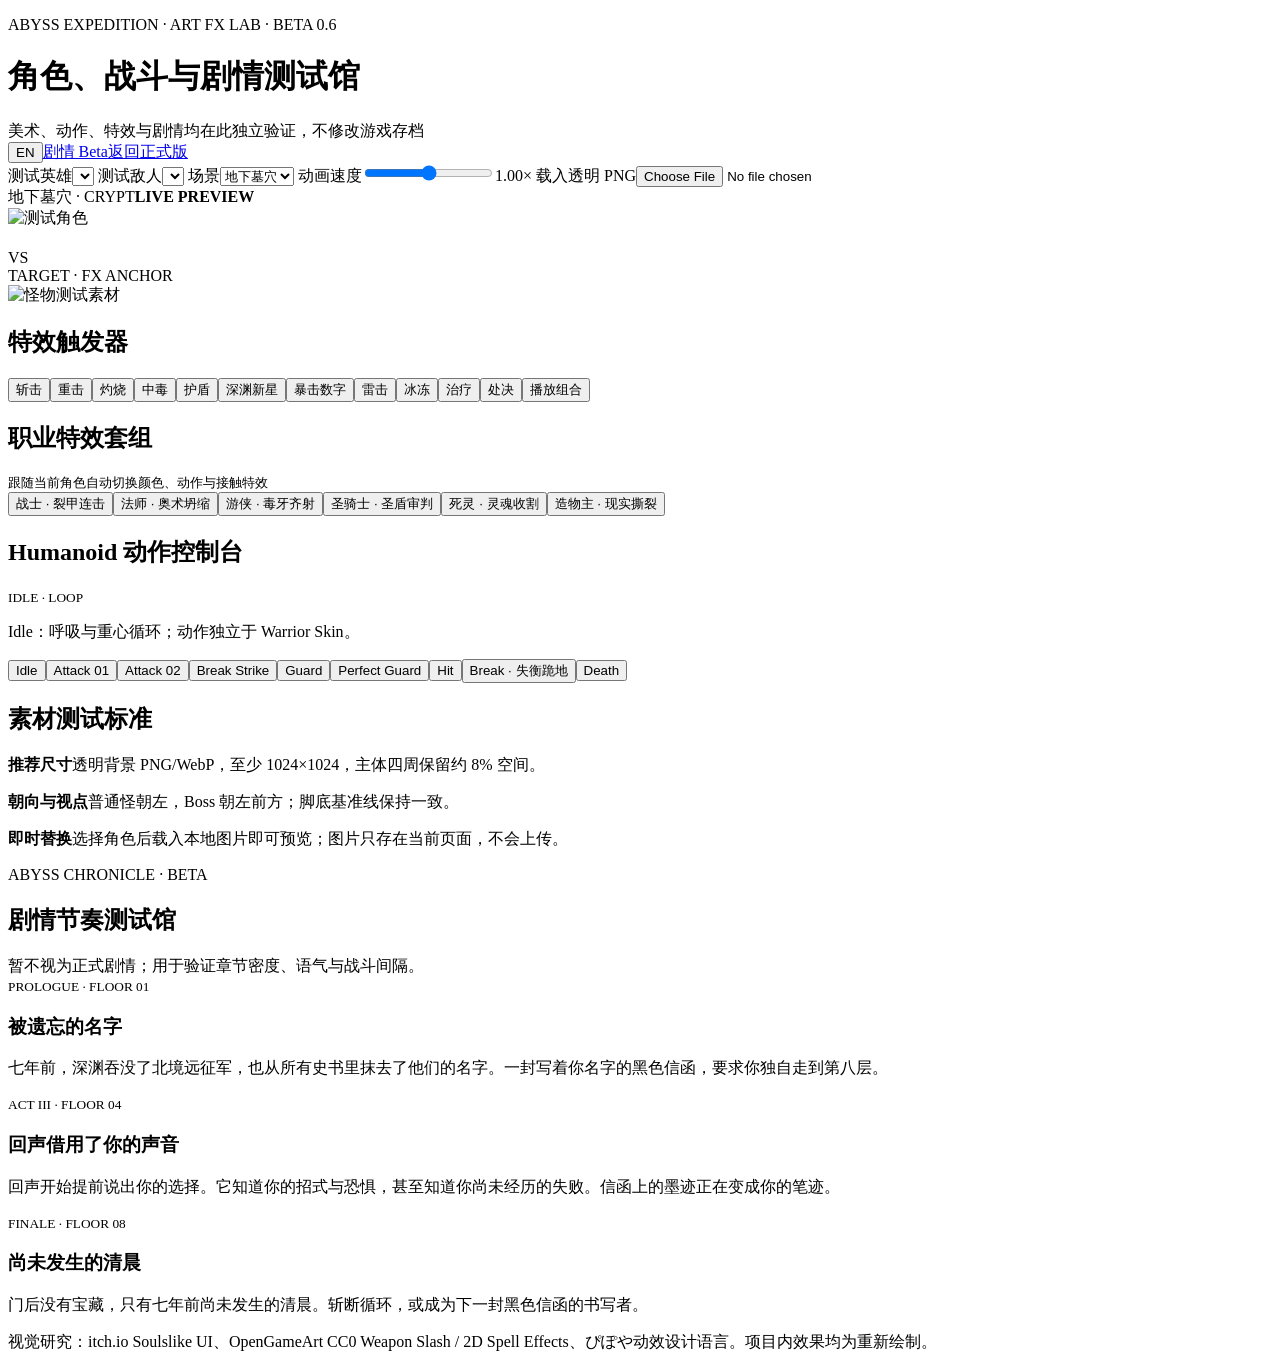
==== web/public/art-test/index.html @ ac2c9d08 "Add files via upload" ====
<!doctype html>
<html lang="zh-CN">
<head>
  <meta charset="utf-8">
  <meta name="viewport" content="width=device-width,initial-scale=1">
  <meta name="description" content="深渊远征美术与战斗特效实验室">
  <title>深渊美术实验室 · Art FX Beta</title>
  <link rel="stylesheet" href="/art-test/style.css?v=0.18.1-no-ghost">
  <script src="/art-test/actors.js?v=0.18.1-no-ghost" defer></script>
  <script src="/art-test/rig.js?v=0.18.1-no-ghost" defer></script>
  <script src="/art-test/lab.js?v=0.18.1-no-ghost" defer></script>
</head>
<body>
  <main>
    <header><div><p>ABYSS EXPEDITION · ART FX LAB · BETA 0.6</p><h1>角色、战斗与剧情测试馆</h1><span>美术、动作、特效与剧情均在此独立验证，不修改游戏存档</span></div><nav><button id="language">EN</button><a href="#story-beta">剧情 Beta</a><a href="/realtime-test/">返回正式版</a></nav></header>
    <section class="controls" aria-label="实验室控制台">
      <label>测试英雄<select id="hero-select"></select></label>
      <label>测试敌人<select id="unit"></select></label>
      <label>场景<select id="scene"><option value="crypt">地下墓穴</option><option value="rift">深渊裂隙</option><option value="forge">遗忘熔炉</option></select></label>
      <label>动画速度<input id="speed" type="range" min="50" max="150" value="100"><output id="speed-value">1.00×</output></label>
      <label class="upload">载入透明 PNG<input id="art-file" type="file" accept="image/png,image/webp"></label>
    </section>
    <section class="stage scene-crypt" id="stage" aria-label="战斗特效预览区">
      <i class="frame-corner tl"></i><i class="frame-corner tr"></i><i class="frame-corner bl"></i><i class="frame-corner br"></i><div class="combat-vignette"></div>
      <div class="stage-label"><span id="scene-name">地下墓穴 · CRYPT</span><b>LIVE PREVIEW</b></div>
      <div class="combatant hero"><div class="ground"></div><span class="combat-role" id="hero-role"></span><div class="art" id="hero-shape"><img id="hero-art" alt="测试角色"><div class="paper-rig" id="hero-rig" aria-label="可复用角色骨骼模型"></div></div><h2 id="hero-name"></h2><div class="health"><i></i></div></div>
      <div class="versus">VS</div>
      <div class="combatant enemy" id="enemy"><div class="ground"></div><span class="combat-role">TARGET · FX ANCHOR</span><div class="art fallback" id="enemy-shape"><img id="enemy-art" alt="怪物测试素材"></div><h2 id="unit-name"></h2><div class="health"><i id="enemy-health"></i></div><div class="status-stack" id="status-stack"></div></div>
      <div class="fx-layer" id="fx-layer" aria-live="polite"></div>
    </section>
    <section class="fx-controls"><h2>特效触发器</h2><div><button data-fx="slash">斩击</button><button data-fx="impact">重击</button><button data-fx="burn">灼烧</button><button data-fx="poison">中毒</button><button data-fx="shield">护盾</button><button data-fx="nova">深渊新星</button><button data-fx="critical">暴击数字</button><button data-fx="lightning">雷击</button><button data-fx="freeze">冰冻</button><button data-fx="heal">治疗</button><button data-fx="execute">处决</button><button id="sequence">播放组合</button></div></section>
    <section class="class-fx-controls"><div><h2>职业特效套组</h2><small>跟随当前角色自动切换颜色、动作与接触特效</small></div><div><button data-class-preset="warrior">战士 · 裂甲连击</button><button data-class-preset="mage">法师 · 奥术坍缩</button><button data-class-preset="ranger">游侠 · 毒牙齐射</button><button data-class-preset="paladin">圣骑士 · 圣盾审判</button><button data-class-preset="necromancer">死灵 · 灵魂收割</button><button data-class-preset="creator">造物主 · 现实撕裂</button></div></section>
    <section class="rig-controls"><div><h2>Humanoid 动作控制台</h2><small id="rig-action-name">IDLE · LOOP</small></div><p id="rig-action-desc">Idle：呼吸与重心循环；动作独立于 Warrior Skin。</p><div><button data-rig-action="idle">Idle</button><button data-rig-action="attack_01">Attack 01</button><button data-rig-action="attack_02">Attack 02</button><button data-rig-action="break_strike">Break Strike</button><button data-rig-action="guard">Guard</button><button data-rig-action="perfect_guard">Perfect Guard</button><button data-rig-action="hit">Hit</button><button data-rig-action="break">Break · 失衡跪地</button><button data-rig-action="death">Death</button></div></section>
    <section class="notes"><h2>素材测试标准</h2><div><p><b>推荐尺寸</b><span>透明背景 PNG/WebP，至少 1024×1024，主体四周保留约 8% 空间。</span></p><p><b>朝向与视点</b><span>普通怪朝左，Boss 朝左前方；脚底基准线保持一致。</span></p><p><b>即时替换</b><span>选择角色后载入本地图片即可预览；图片只存在当前页面，不会上传。</span></p></div></section>
    <section class="story-beta" id="story-beta"><div class="story-beta-head"><p>ABYSS CHRONICLE · BETA</p><h2>剧情节奏测试馆</h2><span>暂不视为正式剧情；用于验证章节密度、语气与战斗间隔。</span></div><div class="story-cards"><article><small>PROLOGUE · FLOOR 01</small><h3>被遗忘的名字</h3><p>七年前，深渊吞没了北境远征军，也从所有史书里抹去了他们的名字。一封写着你名字的黑色信函，要求你独自走到第八层。</p></article><article><small>ACT III · FLOOR 04</small><h3>回声借用了你的声音</h3><p>回声开始提前说出你的选择。它知道你的招式与恐惧，甚至知道你尚未经历的失败。信函上的墨迹正在变成你的笔迹。</p></article><article><small>FINALE · FLOOR 08</small><h3>尚未发生的清晨</h3><p>门后没有宝藏，只有七年前尚未发生的清晨。斩断循环，或成为下一封黑色信函的书写者。</p></article></div></section>
    <footer class="inspiration">视觉研究：itch.io Soulslike UI、OpenGameArt CC0 Weapon Slash / 2D Spell Effects、ぴぽや动效设计语言。项目内效果均为重新绘制。</footer>
  </main>
</body>
</html>
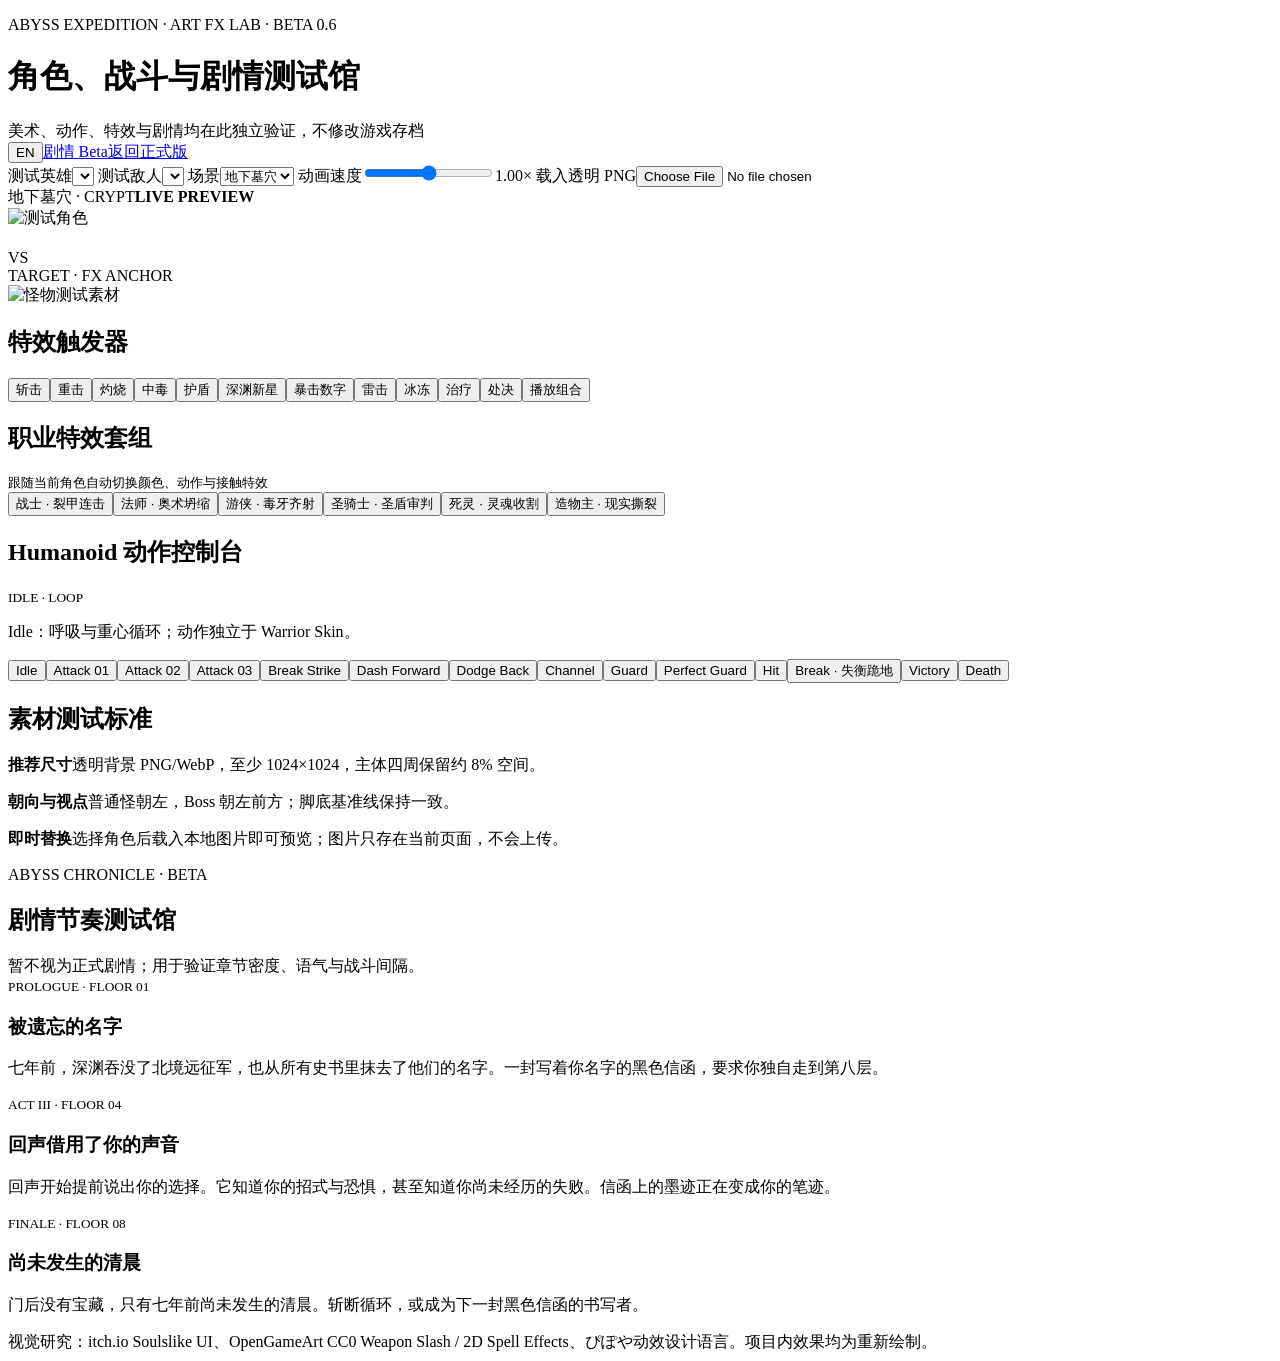
==== commit 2af96111: "Add files via upload" ====
--- a/web/public/art-test/index.html
+++ b/web/public/art-test/index.html
@@ -5,10 +5,10 @@
   <meta name="viewport" content="width=device-width,initial-scale=1">
   <meta name="description" content="深渊远征美术与战斗特效实验室">
   <title>深渊美术实验室 · Art FX Beta</title>
-  <link rel="stylesheet" href="/art-test/style.css?v=0.18.1-no-ghost">
-  <script src="/art-test/actors.js?v=0.18.1-no-ghost" defer></script>
-  <script src="/art-test/rig.js?v=0.18.1-no-ghost" defer></script>
-  <script src="/art-test/lab.js?v=0.18.1-no-ghost" defer></script>
+  <link rel="stylesheet" href="/art-test/style.css?v=0.19.0-utility-actions">
+  <script src="/art-test/actors.js?v=0.19.0-utility-actions" defer></script>
+  <script src="/art-test/rig.js?v=0.19.0-utility-actions" defer></script>
+  <script src="/art-test/lab.js?v=0.19.0-utility-actions" defer></script>
 </head>
 <body>
   <main>
@@ -30,7 +30,7 @@
     </section>
     <section class="fx-controls"><h2>特效触发器</h2><div><button data-fx="slash">斩击</button><button data-fx="impact">重击</button><button data-fx="burn">灼烧</button><button data-fx="poison">中毒</button><button data-fx="shield">护盾</button><button data-fx="nova">深渊新星</button><button data-fx="critical">暴击数字</button><button data-fx="lightning">雷击</button><button data-fx="freeze">冰冻</button><button data-fx="heal">治疗</button><button data-fx="execute">处决</button><button id="sequence">播放组合</button></div></section>
     <section class="class-fx-controls"><div><h2>职业特效套组</h2><small>跟随当前角色自动切换颜色、动作与接触特效</small></div><div><button data-class-preset="warrior">战士 · 裂甲连击</button><button data-class-preset="mage">法师 · 奥术坍缩</button><button data-class-preset="ranger">游侠 · 毒牙齐射</button><button data-class-preset="paladin">圣骑士 · 圣盾审判</button><button data-class-preset="necromancer">死灵 · 灵魂收割</button><button data-class-preset="creator">造物主 · 现实撕裂</button></div></section>
-    <section class="rig-controls"><div><h2>Humanoid 动作控制台</h2><small id="rig-action-name">IDLE · LOOP</small></div><p id="rig-action-desc">Idle：呼吸与重心循环；动作独立于 Warrior Skin。</p><div><button data-rig-action="idle">Idle</button><button data-rig-action="attack_01">Attack 01</button><button data-rig-action="attack_02">Attack 02</button><button data-rig-action="break_strike">Break Strike</button><button data-rig-action="guard">Guard</button><button data-rig-action="perfect_guard">Perfect Guard</button><button data-rig-action="hit">Hit</button><button data-rig-action="break">Break · 失衡跪地</button><button data-rig-action="death">Death</button></div></section>
+    <section class="rig-controls"><div><h2>Humanoid 动作控制台</h2><small id="rig-action-name">IDLE · LOOP</small></div><p id="rig-action-desc">Idle：呼吸与重心循环；动作独立于 Warrior Skin。</p><div><button data-rig-action="idle">Idle</button><button data-rig-action="attack_01">Attack 01</button><button data-rig-action="attack_02">Attack 02</button><button data-utility-action="attack_03">Attack 03</button><button data-rig-action="break_strike">Break Strike</button><button data-utility-action="dash_forward">Dash Forward</button><button data-utility-action="dodge_back">Dodge Back</button><button data-utility-action="channel">Channel</button><button data-rig-action="guard">Guard</button><button data-rig-action="perfect_guard">Perfect Guard</button><button data-rig-action="hit">Hit</button><button data-rig-action="break">Break · 失衡跪地</button><button data-utility-action="victory">Victory</button><button data-rig-action="death">Death</button></div></section>
     <section class="notes"><h2>素材测试标准</h2><div><p><b>推荐尺寸</b><span>透明背景 PNG/WebP，至少 1024×1024，主体四周保留约 8% 空间。</span></p><p><b>朝向与视点</b><span>普通怪朝左，Boss 朝左前方；脚底基准线保持一致。</span></p><p><b>即时替换</b><span>选择角色后载入本地图片即可预览；图片只存在当前页面，不会上传。</span></p></div></section>
     <section class="story-beta" id="story-beta"><div class="story-beta-head"><p>ABYSS CHRONICLE · BETA</p><h2>剧情节奏测试馆</h2><span>暂不视为正式剧情；用于验证章节密度、语气与战斗间隔。</span></div><div class="story-cards"><article><small>PROLOGUE · FLOOR 01</small><h3>被遗忘的名字</h3><p>七年前，深渊吞没了北境远征军，也从所有史书里抹去了他们的名字。一封写着你名字的黑色信函，要求你独自走到第八层。</p></article><article><small>ACT III · FLOOR 04</small><h3>回声借用了你的声音</h3><p>回声开始提前说出你的选择。它知道你的招式与恐惧，甚至知道你尚未经历的失败。信函上的墨迹正在变成你的笔迹。</p></article><article><small>FINALE · FLOOR 08</small><h3>尚未发生的清晨</h3><p>门后没有宝藏，只有七年前尚未发生的清晨。斩断循环，或成为下一封黑色信函的书写者。</p></article></div></section>
     <footer class="inspiration">视觉研究：itch.io Soulslike UI、OpenGameArt CC0 Weapon Slash / 2D Spell Effects、ぴぽや动效设计语言。项目内效果均为重新绘制。</footer>
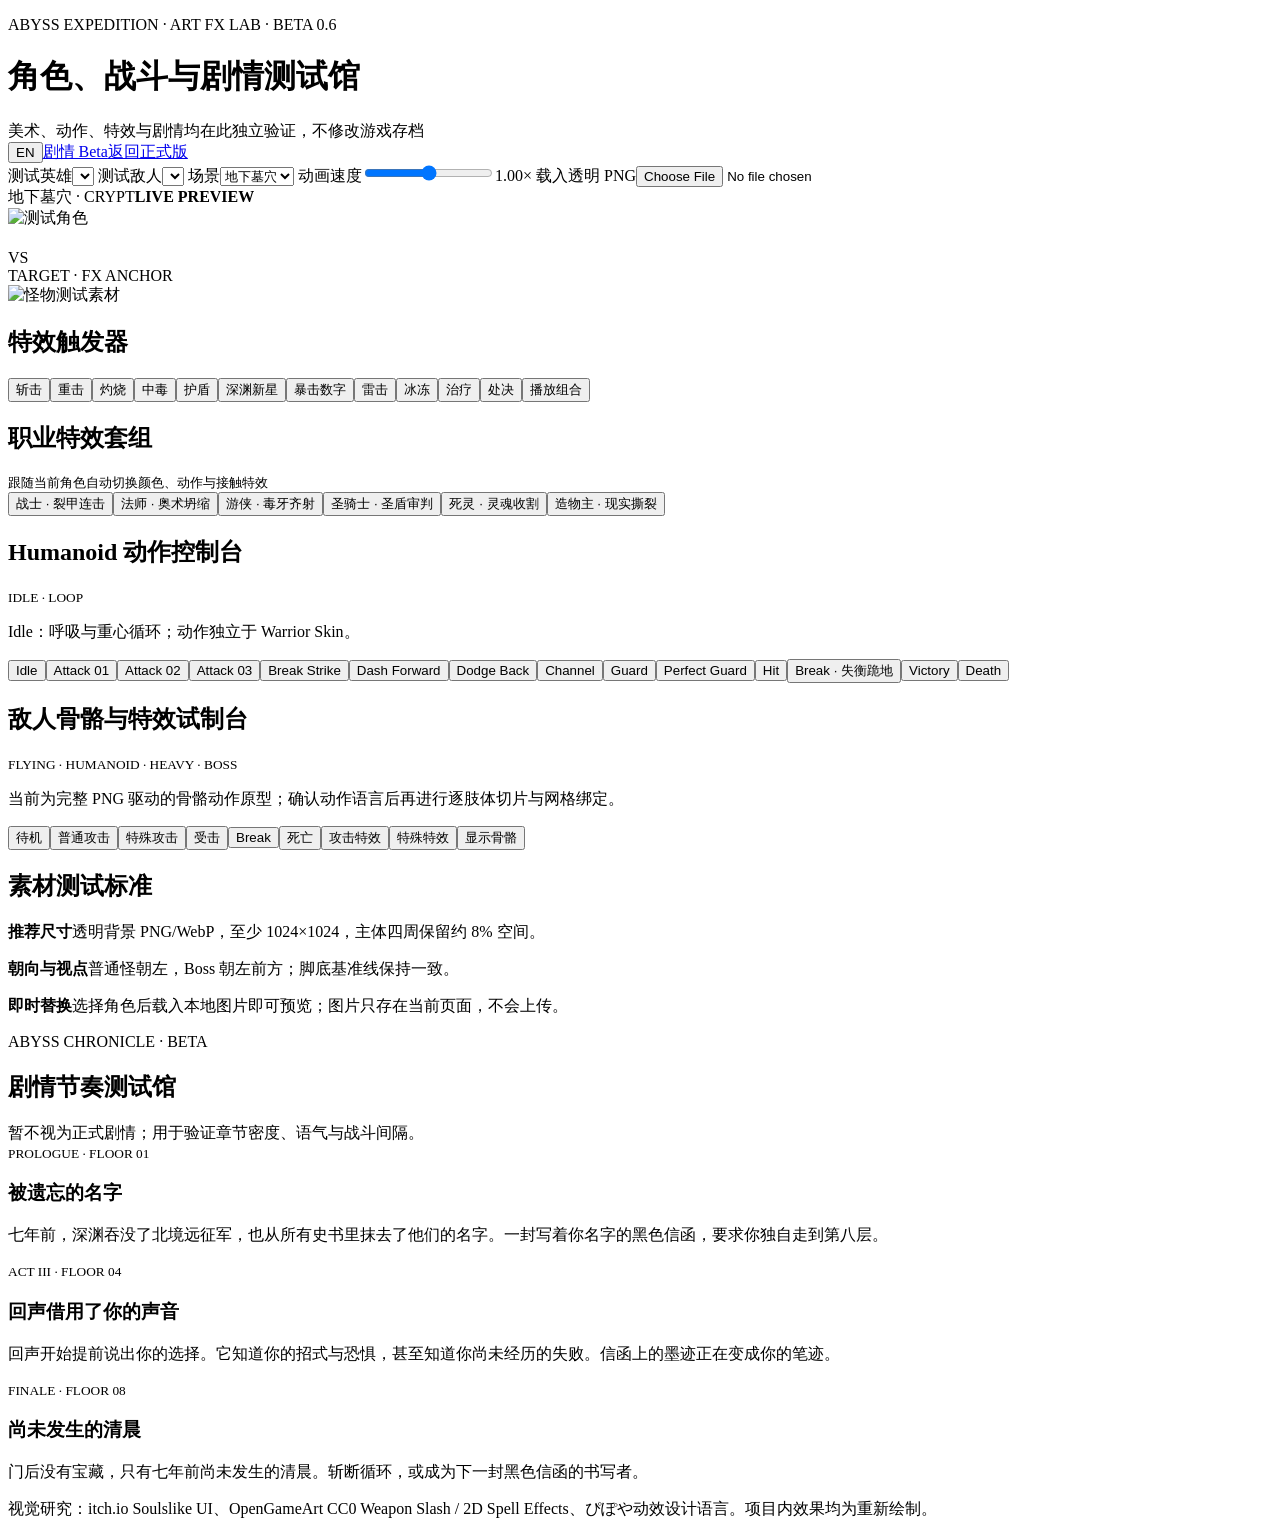
==== commit 1107605a: "Add files via upload" ====
--- a/web/public/art-test/index.html
+++ b/web/public/art-test/index.html
@@ -5,10 +5,11 @@
   <meta name="viewport" content="width=device-width,initial-scale=1">
   <meta name="description" content="深渊远征美术与战斗特效实验室">
   <title>深渊美术实验室 · Art FX Beta</title>
-  <link rel="stylesheet" href="/art-test/style.css?v=0.19.0-utility-actions">
-  <script src="/art-test/actors.js?v=0.19.0-utility-actions" defer></script>
-  <script src="/art-test/rig.js?v=0.19.0-utility-actions" defer></script>
-  <script src="/art-test/lab.js?v=0.19.0-utility-actions" defer></script>
+  <link rel="stylesheet" href="/art-test/style.css?v=0.20.0-enemy-rig-lab">
+  <script src="/art-test/actors.js?v=0.20.0-enemy-rig-lab" defer></script>
+  <script src="/art-test/rig.js?v=0.20.0-enemy-rig-lab" defer></script>
+  <script src="/art-test/enemy-rig.js?v=0.20.0-enemy-rig-lab" defer></script>
+  <script src="/art-test/lab.js?v=0.20.0-enemy-rig-lab" defer></script>
 </head>
 <body>
   <main>
@@ -26,11 +27,12 @@
       <div class="combatant hero"><div class="ground"></div><span class="combat-role" id="hero-role"></span><div class="art" id="hero-shape"><img id="hero-art" alt="测试角色"><div class="paper-rig" id="hero-rig" aria-label="可复用角色骨骼模型"></div></div><h2 id="hero-name"></h2><div class="health"><i></i></div></div>
       <div class="versus">VS</div>
       <div class="combatant enemy" id="enemy"><div class="ground"></div><span class="combat-role">TARGET · FX ANCHOR</span><div class="art fallback" id="enemy-shape"><img id="enemy-art" alt="怪物测试素材"></div><h2 id="unit-name"></h2><div class="health"><i id="enemy-health"></i></div><div class="status-stack" id="status-stack"></div></div>
-      <div class="fx-layer" id="fx-layer" aria-live="polite"></div>
+      <div class="fx-layer" id="fx-layer" aria-live="polite"></div><div class="enemy-fx-layer" id="enemy-fx-layer" aria-hidden="true"></div>
     </section>
     <section class="fx-controls"><h2>特效触发器</h2><div><button data-fx="slash">斩击</button><button data-fx="impact">重击</button><button data-fx="burn">灼烧</button><button data-fx="poison">中毒</button><button data-fx="shield">护盾</button><button data-fx="nova">深渊新星</button><button data-fx="critical">暴击数字</button><button data-fx="lightning">雷击</button><button data-fx="freeze">冰冻</button><button data-fx="heal">治疗</button><button data-fx="execute">处决</button><button id="sequence">播放组合</button></div></section>
     <section class="class-fx-controls"><div><h2>职业特效套组</h2><small>跟随当前角色自动切换颜色、动作与接触特效</small></div><div><button data-class-preset="warrior">战士 · 裂甲连击</button><button data-class-preset="mage">法师 · 奥术坍缩</button><button data-class-preset="ranger">游侠 · 毒牙齐射</button><button data-class-preset="paladin">圣骑士 · 圣盾审判</button><button data-class-preset="necromancer">死灵 · 灵魂收割</button><button data-class-preset="creator">造物主 · 现实撕裂</button></div></section>
     <section class="rig-controls"><div><h2>Humanoid 动作控制台</h2><small id="rig-action-name">IDLE · LOOP</small></div><p id="rig-action-desc">Idle：呼吸与重心循环；动作独立于 Warrior Skin。</p><div><button data-rig-action="idle">Idle</button><button data-rig-action="attack_01">Attack 01</button><button data-rig-action="attack_02">Attack 02</button><button data-utility-action="attack_03">Attack 03</button><button data-rig-action="break_strike">Break Strike</button><button data-utility-action="dash_forward">Dash Forward</button><button data-utility-action="dodge_back">Dodge Back</button><button data-utility-action="channel">Channel</button><button data-rig-action="guard">Guard</button><button data-rig-action="perfect_guard">Perfect Guard</button><button data-rig-action="hit">Hit</button><button data-rig-action="break">Break · 失衡跪地</button><button data-utility-action="victory">Victory</button><button data-rig-action="death">Death</button></div></section>
+    <section class="enemy-rig-controls"><div><h2>敌人骨骼与特效试制台</h2><small>FLYING · HUMANOID · HEAVY · BOSS</small></div><p>当前为完整 PNG 驱动的骨骼动作原型；确认动作语言后再进行逐肢体切片与网格绑定。</p><div><button data-enemy-action="idle">待机</button><button data-enemy-action="attack">普通攻击</button><button data-enemy-action="special">特殊攻击</button><button data-enemy-action="hit">受击</button><button data-enemy-action="break">Break</button><button data-enemy-action="death">死亡</button><button data-enemy-fx="attack">攻击特效</button><button data-enemy-fx="special">特殊特效</button><button id="enemy-bones">显示骨骼</button></div></section>
     <section class="notes"><h2>素材测试标准</h2><div><p><b>推荐尺寸</b><span>透明背景 PNG/WebP，至少 1024×1024，主体四周保留约 8% 空间。</span></p><p><b>朝向与视点</b><span>普通怪朝左，Boss 朝左前方；脚底基准线保持一致。</span></p><p><b>即时替换</b><span>选择角色后载入本地图片即可预览；图片只存在当前页面，不会上传。</span></p></div></section>
     <section class="story-beta" id="story-beta"><div class="story-beta-head"><p>ABYSS CHRONICLE · BETA</p><h2>剧情节奏测试馆</h2><span>暂不视为正式剧情；用于验证章节密度、语气与战斗间隔。</span></div><div class="story-cards"><article><small>PROLOGUE · FLOOR 01</small><h3>被遗忘的名字</h3><p>七年前，深渊吞没了北境远征军，也从所有史书里抹去了他们的名字。一封写着你名字的黑色信函，要求你独自走到第八层。</p></article><article><small>ACT III · FLOOR 04</small><h3>回声借用了你的声音</h3><p>回声开始提前说出你的选择。它知道你的招式与恐惧，甚至知道你尚未经历的失败。信函上的墨迹正在变成你的笔迹。</p></article><article><small>FINALE · FLOOR 08</small><h3>尚未发生的清晨</h3><p>门后没有宝藏，只有七年前尚未发生的清晨。斩断循环，或成为下一封黑色信函的书写者。</p></article></div></section>
     <footer class="inspiration">视觉研究：itch.io Soulslike UI、OpenGameArt CC0 Weapon Slash / 2D Spell Effects、ぴぽや动效设计语言。项目内效果均为重新绘制。</footer>
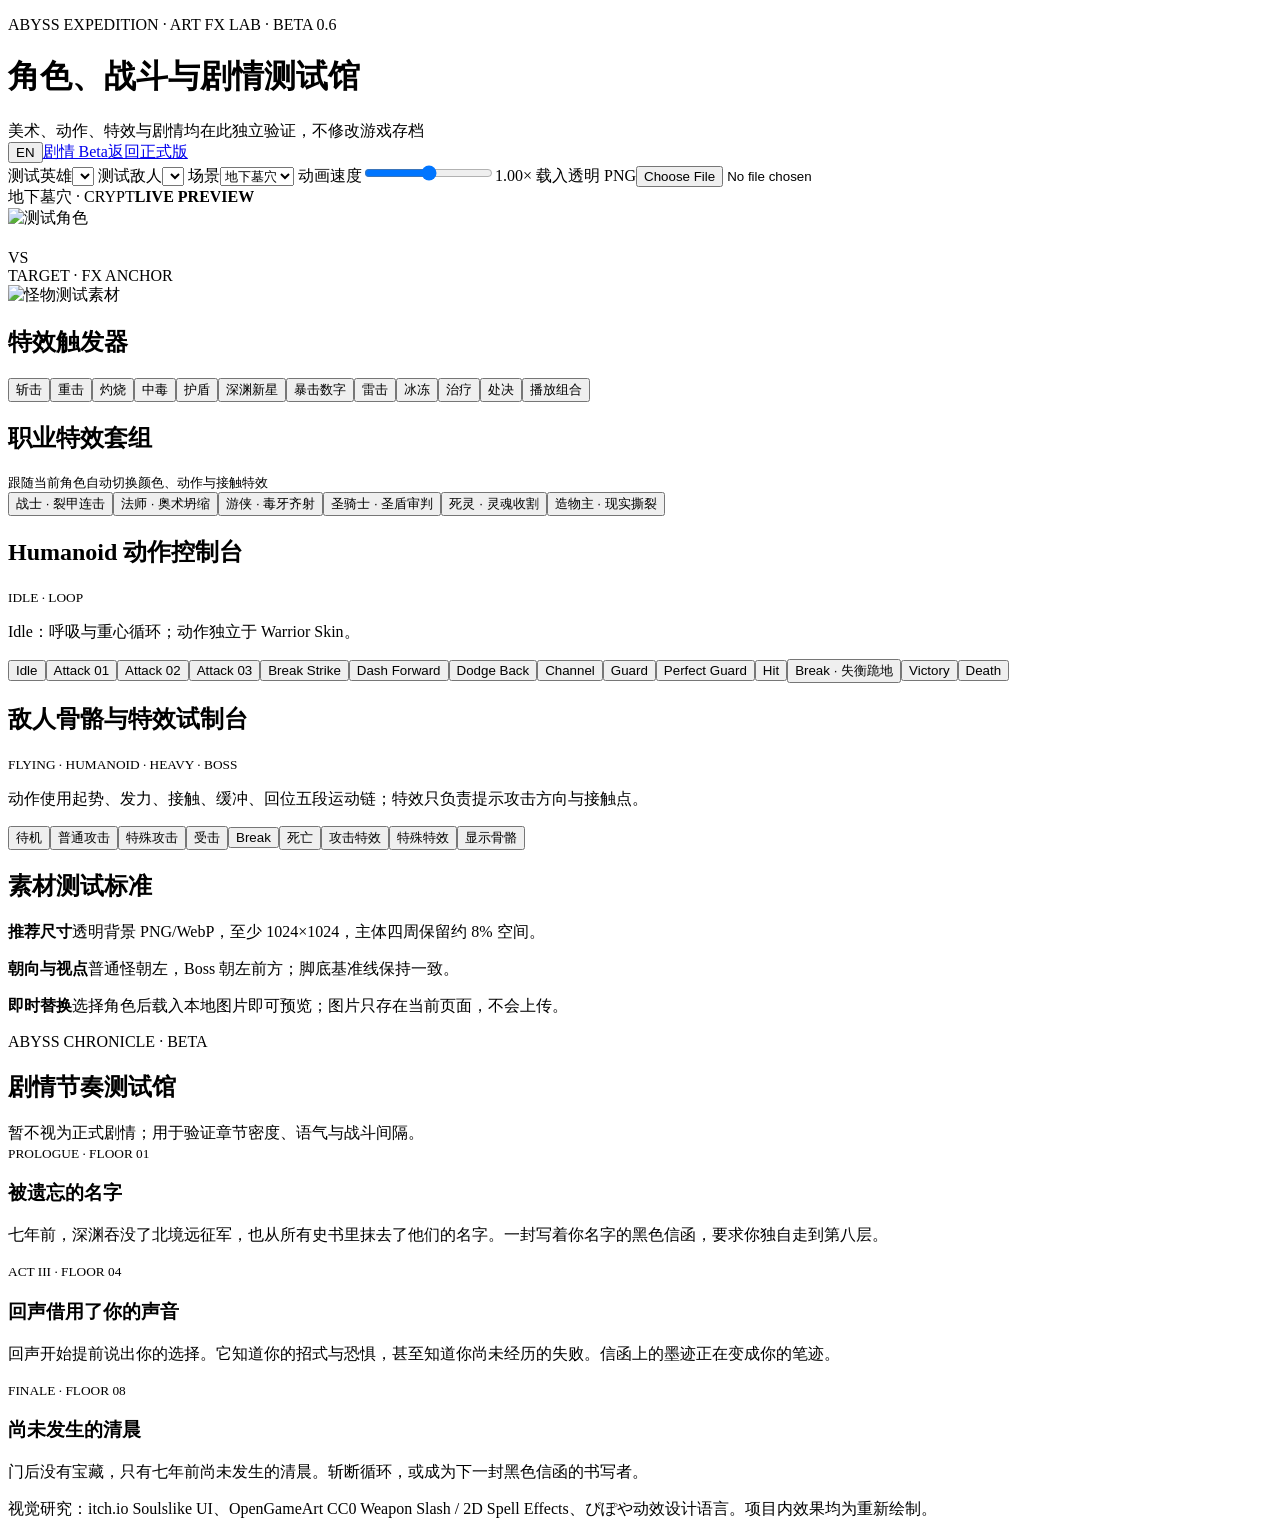
==== commit f6f74a3e: "Add files via upload" ====
--- a/web/public/art-test/index.html
+++ b/web/public/art-test/index.html
@@ -5,11 +5,11 @@
   <meta name="viewport" content="width=device-width,initial-scale=1">
   <meta name="description" content="深渊远征美术与战斗特效实验室">
   <title>深渊美术实验室 · Art FX Beta</title>
-  <link rel="stylesheet" href="/art-test/style.css?v=0.20.0-enemy-rig-lab">
-  <script src="/art-test/actors.js?v=0.20.0-enemy-rig-lab" defer></script>
-  <script src="/art-test/rig.js?v=0.20.0-enemy-rig-lab" defer></script>
-  <script src="/art-test/enemy-rig.js?v=0.20.0-enemy-rig-lab" defer></script>
-  <script src="/art-test/lab.js?v=0.20.0-enemy-rig-lab" defer></script>
+  <link rel="stylesheet" href="/art-test/style.css?v=0.21.0-sticky-enemy-motion">
+  <script src="/art-test/actors.js?v=0.21.0-sticky-enemy-motion" defer></script>
+  <script src="/art-test/rig.js?v=0.21.0-sticky-enemy-motion" defer></script>
+  <script src="/art-test/enemy-rig.js?v=0.21.0-sticky-enemy-motion" defer></script>
+  <script src="/art-test/lab.js?v=0.21.0-sticky-enemy-motion" defer></script>
 </head>
 <body>
   <main>
@@ -21,6 +21,7 @@
       <label>动画速度<input id="speed" type="range" min="50" max="150" value="100"><output id="speed-value">1.00×</output></label>
       <label class="upload">载入透明 PNG<input id="art-file" type="file" accept="image/png,image/webp"></label>
     </section>
+    <div class="lab-workspace">
     <section class="stage scene-crypt" id="stage" aria-label="战斗特效预览区">
       <i class="frame-corner tl"></i><i class="frame-corner tr"></i><i class="frame-corner bl"></i><i class="frame-corner br"></i><div class="combat-vignette"></div>
       <div class="stage-label"><span id="scene-name">地下墓穴 · CRYPT</span><b>LIVE PREVIEW</b></div>
@@ -29,10 +30,13 @@
       <div class="combatant enemy" id="enemy"><div class="ground"></div><span class="combat-role">TARGET · FX ANCHOR</span><div class="art fallback" id="enemy-shape"><img id="enemy-art" alt="怪物测试素材"></div><h2 id="unit-name"></h2><div class="health"><i id="enemy-health"></i></div><div class="status-stack" id="status-stack"></div></div>
       <div class="fx-layer" id="fx-layer" aria-live="polite"></div><div class="enemy-fx-layer" id="enemy-fx-layer" aria-hidden="true"></div>
     </section>
+    <div class="lab-console" aria-label="动作与特效操作台">
     <section class="fx-controls"><h2>特效触发器</h2><div><button data-fx="slash">斩击</button><button data-fx="impact">重击</button><button data-fx="burn">灼烧</button><button data-fx="poison">中毒</button><button data-fx="shield">护盾</button><button data-fx="nova">深渊新星</button><button data-fx="critical">暴击数字</button><button data-fx="lightning">雷击</button><button data-fx="freeze">冰冻</button><button data-fx="heal">治疗</button><button data-fx="execute">处决</button><button id="sequence">播放组合</button></div></section>
     <section class="class-fx-controls"><div><h2>职业特效套组</h2><small>跟随当前角色自动切换颜色、动作与接触特效</small></div><div><button data-class-preset="warrior">战士 · 裂甲连击</button><button data-class-preset="mage">法师 · 奥术坍缩</button><button data-class-preset="ranger">游侠 · 毒牙齐射</button><button data-class-preset="paladin">圣骑士 · 圣盾审判</button><button data-class-preset="necromancer">死灵 · 灵魂收割</button><button data-class-preset="creator">造物主 · 现实撕裂</button></div></section>
     <section class="rig-controls"><div><h2>Humanoid 动作控制台</h2><small id="rig-action-name">IDLE · LOOP</small></div><p id="rig-action-desc">Idle：呼吸与重心循环；动作独立于 Warrior Skin。</p><div><button data-rig-action="idle">Idle</button><button data-rig-action="attack_01">Attack 01</button><button data-rig-action="attack_02">Attack 02</button><button data-utility-action="attack_03">Attack 03</button><button data-rig-action="break_strike">Break Strike</button><button data-utility-action="dash_forward">Dash Forward</button><button data-utility-action="dodge_back">Dodge Back</button><button data-utility-action="channel">Channel</button><button data-rig-action="guard">Guard</button><button data-rig-action="perfect_guard">Perfect Guard</button><button data-rig-action="hit">Hit</button><button data-rig-action="break">Break · 失衡跪地</button><button data-utility-action="victory">Victory</button><button data-rig-action="death">Death</button></div></section>
-    <section class="enemy-rig-controls"><div><h2>敌人骨骼与特效试制台</h2><small>FLYING · HUMANOID · HEAVY · BOSS</small></div><p>当前为完整 PNG 驱动的骨骼动作原型；确认动作语言后再进行逐肢体切片与网格绑定。</p><div><button data-enemy-action="idle">待机</button><button data-enemy-action="attack">普通攻击</button><button data-enemy-action="special">特殊攻击</button><button data-enemy-action="hit">受击</button><button data-enemy-action="break">Break</button><button data-enemy-action="death">死亡</button><button data-enemy-fx="attack">攻击特效</button><button data-enemy-fx="special">特殊特效</button><button id="enemy-bones">显示骨骼</button></div></section>
+    <section class="enemy-rig-controls"><div><h2>敌人骨骼与特效试制台</h2><small>FLYING · HUMANOID · HEAVY · BOSS</small></div><p>动作使用起势、发力、接触、缓冲、回位五段运动链；特效只负责提示攻击方向与接触点。</p><div><button data-enemy-action="idle">待机</button><button data-enemy-action="attack">普通攻击</button><button data-enemy-action="special">特殊攻击</button><button data-enemy-action="hit">受击</button><button data-enemy-action="break">Break</button><button data-enemy-action="death">死亡</button><button data-enemy-fx="attack">攻击特效</button><button data-enemy-fx="special">特殊特效</button><button id="enemy-bones">显示骨骼</button></div></section>
+    </div>
+    </div>
     <section class="notes"><h2>素材测试标准</h2><div><p><b>推荐尺寸</b><span>透明背景 PNG/WebP，至少 1024×1024，主体四周保留约 8% 空间。</span></p><p><b>朝向与视点</b><span>普通怪朝左，Boss 朝左前方；脚底基准线保持一致。</span></p><p><b>即时替换</b><span>选择角色后载入本地图片即可预览；图片只存在当前页面，不会上传。</span></p></div></section>
     <section class="story-beta" id="story-beta"><div class="story-beta-head"><p>ABYSS CHRONICLE · BETA</p><h2>剧情节奏测试馆</h2><span>暂不视为正式剧情；用于验证章节密度、语气与战斗间隔。</span></div><div class="story-cards"><article><small>PROLOGUE · FLOOR 01</small><h3>被遗忘的名字</h3><p>七年前，深渊吞没了北境远征军，也从所有史书里抹去了他们的名字。一封写着你名字的黑色信函，要求你独自走到第八层。</p></article><article><small>ACT III · FLOOR 04</small><h3>回声借用了你的声音</h3><p>回声开始提前说出你的选择。它知道你的招式与恐惧，甚至知道你尚未经历的失败。信函上的墨迹正在变成你的笔迹。</p></article><article><small>FINALE · FLOOR 08</small><h3>尚未发生的清晨</h3><p>门后没有宝藏，只有七年前尚未发生的清晨。斩断循环，或成为下一封黑色信函的书写者。</p></article></div></section>
     <footer class="inspiration">视觉研究：itch.io Soulslike UI、OpenGameArt CC0 Weapon Slash / 2D Spell Effects、ぴぽや动效设计语言。项目内效果均为重新绘制。</footer>
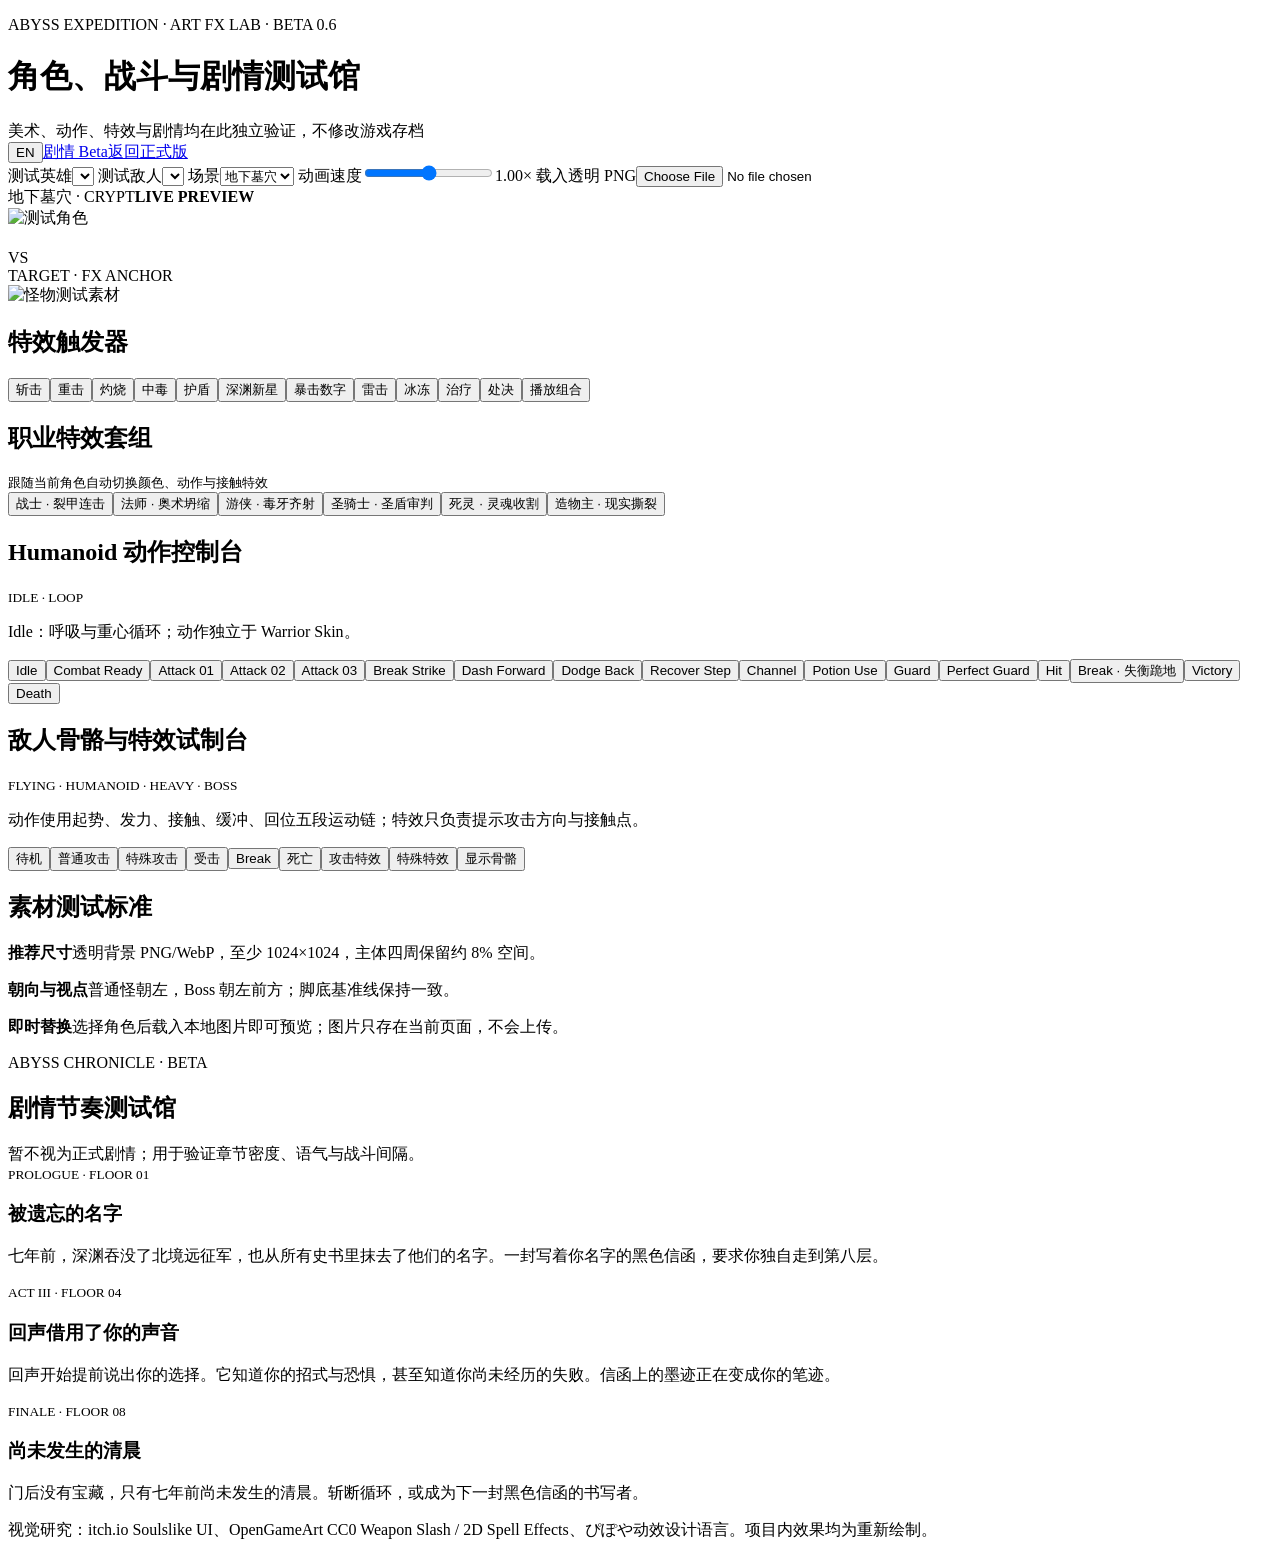
==== commit 0edbcba2: "Add files via upload" ====
--- a/web/public/art-test/index.html
+++ b/web/public/art-test/index.html
@@ -33,7 +33,7 @@
     <div class="lab-console" aria-label="动作与特效操作台">
     <section class="fx-controls"><h2>特效触发器</h2><div><button data-fx="slash">斩击</button><button data-fx="impact">重击</button><button data-fx="burn">灼烧</button><button data-fx="poison">中毒</button><button data-fx="shield">护盾</button><button data-fx="nova">深渊新星</button><button data-fx="critical">暴击数字</button><button data-fx="lightning">雷击</button><button data-fx="freeze">冰冻</button><button data-fx="heal">治疗</button><button data-fx="execute">处决</button><button id="sequence">播放组合</button></div></section>
     <section class="class-fx-controls"><div><h2>职业特效套组</h2><small>跟随当前角色自动切换颜色、动作与接触特效</small></div><div><button data-class-preset="warrior">战士 · 裂甲连击</button><button data-class-preset="mage">法师 · 奥术坍缩</button><button data-class-preset="ranger">游侠 · 毒牙齐射</button><button data-class-preset="paladin">圣骑士 · 圣盾审判</button><button data-class-preset="necromancer">死灵 · 灵魂收割</button><button data-class-preset="creator">造物主 · 现实撕裂</button></div></section>
-    <section class="rig-controls"><div><h2>Humanoid 动作控制台</h2><small id="rig-action-name">IDLE · LOOP</small></div><p id="rig-action-desc">Idle：呼吸与重心循环；动作独立于 Warrior Skin。</p><div><button data-rig-action="idle">Idle</button><button data-rig-action="attack_01">Attack 01</button><button data-rig-action="attack_02">Attack 02</button><button data-utility-action="attack_03">Attack 03</button><button data-rig-action="break_strike">Break Strike</button><button data-utility-action="dash_forward">Dash Forward</button><button data-utility-action="dodge_back">Dodge Back</button><button data-utility-action="channel">Channel</button><button data-rig-action="guard">Guard</button><button data-rig-action="perfect_guard">Perfect Guard</button><button data-rig-action="hit">Hit</button><button data-rig-action="break">Break · 失衡跪地</button><button data-utility-action="victory">Victory</button><button data-rig-action="death">Death</button></div></section>
+    <section class="rig-controls"><div><h2>Humanoid 动作控制台</h2><small id="rig-action-name">IDLE · LOOP</small></div><p id="rig-action-desc">Idle：呼吸与重心循环；动作独立于 Warrior Skin。</p><div><button data-rig-action="idle">Idle</button><button data-utility-action="combat_ready">Combat Ready</button><button data-rig-action="attack_01">Attack 01</button><button data-rig-action="attack_02">Attack 02</button><button data-utility-action="attack_03">Attack 03</button><button data-rig-action="break_strike">Break Strike</button><button data-utility-action="dash_forward">Dash Forward</button><button data-utility-action="dodge_back">Dodge Back</button><button data-utility-action="recover_step">Recover Step</button><button data-utility-action="channel">Channel</button><button data-utility-action="potion_use">Potion Use</button><button data-rig-action="guard">Guard</button><button data-rig-action="perfect_guard">Perfect Guard</button><button data-rig-action="hit">Hit</button><button data-rig-action="break">Break · 失衡跪地</button><button data-utility-action="victory">Victory</button><button data-rig-action="death">Death</button></div></section>
     <section class="enemy-rig-controls"><div><h2>敌人骨骼与特效试制台</h2><small>FLYING · HUMANOID · HEAVY · BOSS</small></div><p>动作使用起势、发力、接触、缓冲、回位五段运动链；特效只负责提示攻击方向与接触点。</p><div><button data-enemy-action="idle">待机</button><button data-enemy-action="attack">普通攻击</button><button data-enemy-action="special">特殊攻击</button><button data-enemy-action="hit">受击</button><button data-enemy-action="break">Break</button><button data-enemy-action="death">死亡</button><button data-enemy-fx="attack">攻击特效</button><button data-enemy-fx="special">特殊特效</button><button id="enemy-bones">显示骨骼</button></div></section>
     </div>
     </div>
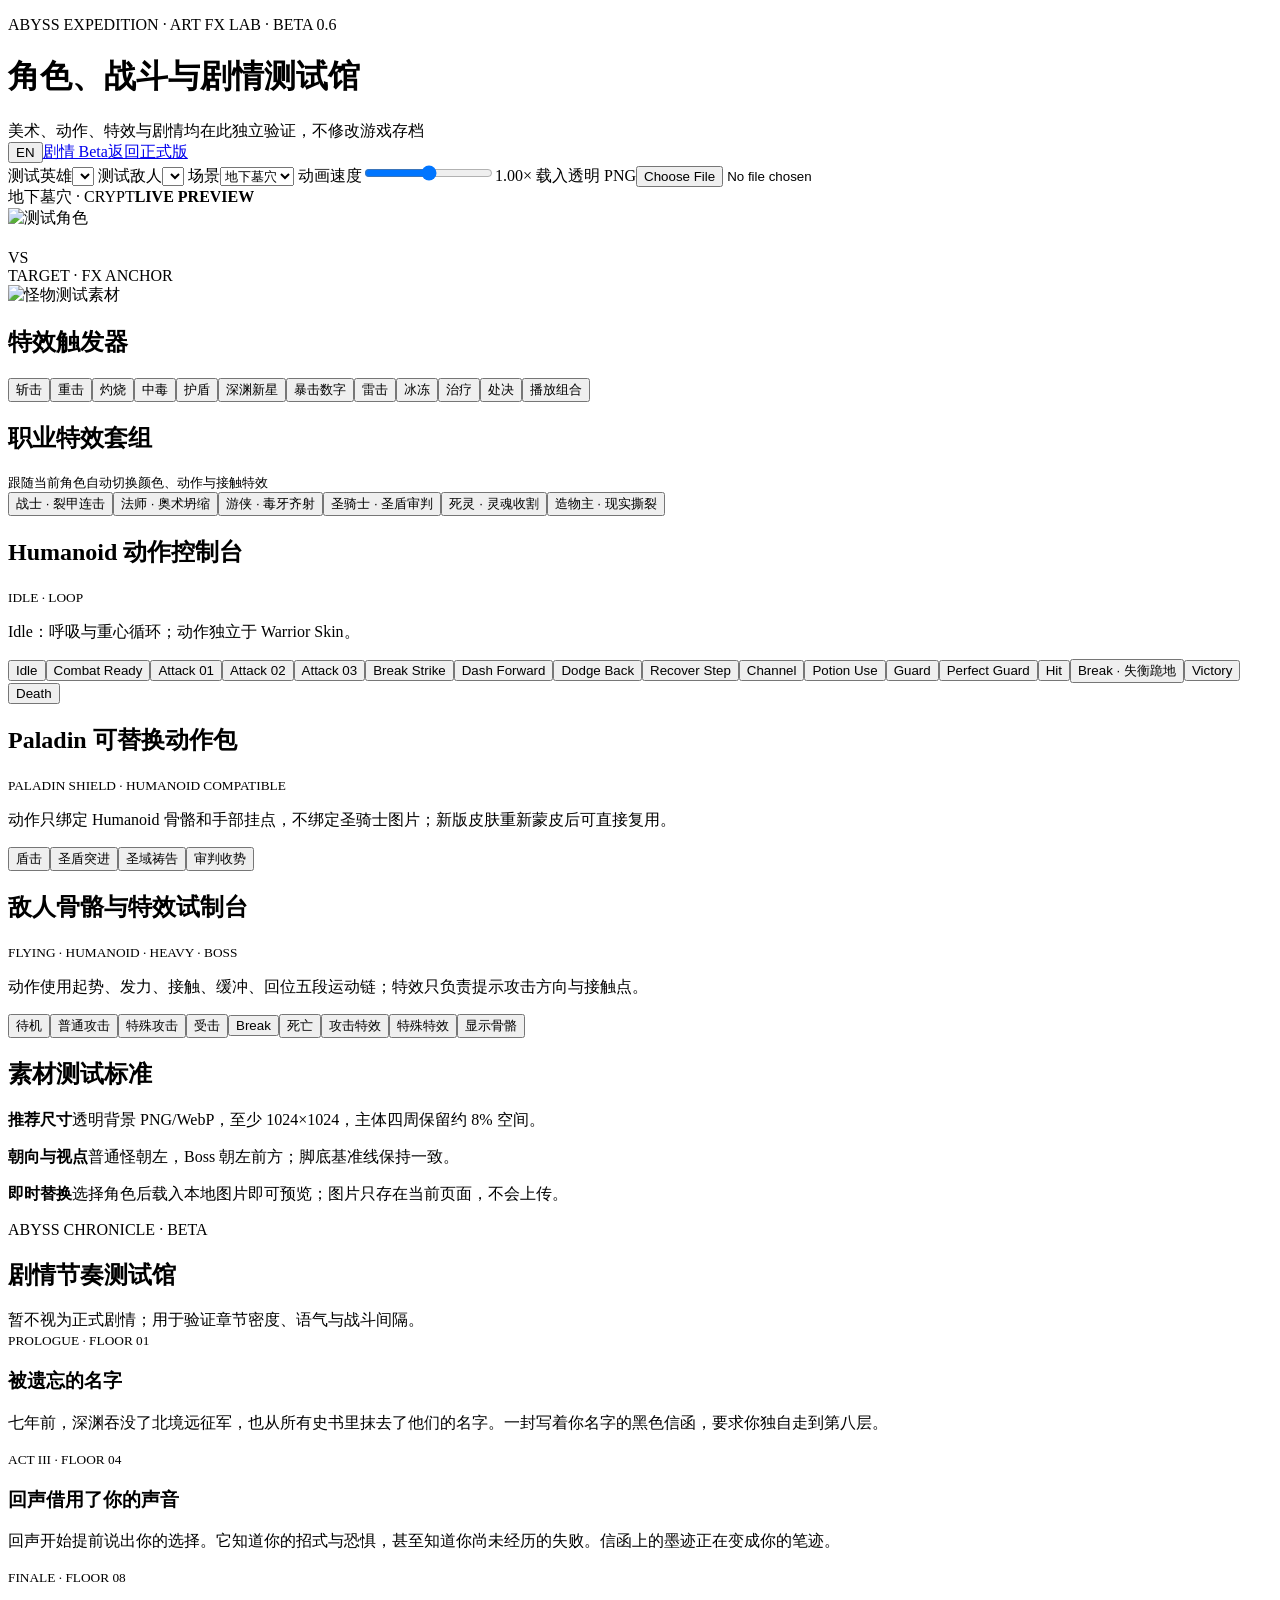
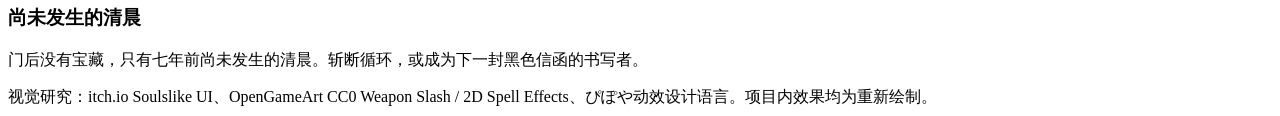
==== commit 3a8a610b: "Add files via upload" ====
--- a/web/public/art-test/index.html
+++ b/web/public/art-test/index.html
@@ -5,11 +5,11 @@
   <meta name="viewport" content="width=device-width,initial-scale=1">
   <meta name="description" content="深渊远征美术与战斗特效实验室">
   <title>深渊美术实验室 · Art FX Beta</title>
-  <link rel="stylesheet" href="/art-test/style.css?v=0.21.0-sticky-enemy-motion">
-  <script src="/art-test/actors.js?v=0.21.0-sticky-enemy-motion" defer></script>
-  <script src="/art-test/rig.js?v=0.21.0-sticky-enemy-motion" defer></script>
-  <script src="/art-test/enemy-rig.js?v=0.21.0-sticky-enemy-motion" defer></script>
-  <script src="/art-test/lab.js?v=0.21.0-sticky-enemy-motion" defer></script>
+  <link rel="stylesheet" href="/art-test/style.css?v=0.22.0-paladin-action-pack">
+  <script src="/art-test/actors.js?v=0.22.0-paladin-action-pack" defer></script>
+  <script src="/art-test/rig.js?v=0.22.0-paladin-action-pack" defer></script>
+  <script src="/art-test/enemy-rig.js?v=0.22.0-paladin-action-pack" defer></script>
+  <script src="/art-test/lab.js?v=0.22.0-paladin-action-pack" defer></script>
 </head>
 <body>
   <main>
@@ -34,6 +34,7 @@
     <section class="fx-controls"><h2>特效触发器</h2><div><button data-fx="slash">斩击</button><button data-fx="impact">重击</button><button data-fx="burn">灼烧</button><button data-fx="poison">中毒</button><button data-fx="shield">护盾</button><button data-fx="nova">深渊新星</button><button data-fx="critical">暴击数字</button><button data-fx="lightning">雷击</button><button data-fx="freeze">冰冻</button><button data-fx="heal">治疗</button><button data-fx="execute">处决</button><button id="sequence">播放组合</button></div></section>
     <section class="class-fx-controls"><div><h2>职业特效套组</h2><small>跟随当前角色自动切换颜色、动作与接触特效</small></div><div><button data-class-preset="warrior">战士 · 裂甲连击</button><button data-class-preset="mage">法师 · 奥术坍缩</button><button data-class-preset="ranger">游侠 · 毒牙齐射</button><button data-class-preset="paladin">圣骑士 · 圣盾审判</button><button data-class-preset="necromancer">死灵 · 灵魂收割</button><button data-class-preset="creator">造物主 · 现实撕裂</button></div></section>
     <section class="rig-controls"><div><h2>Humanoid 动作控制台</h2><small id="rig-action-name">IDLE · LOOP</small></div><p id="rig-action-desc">Idle：呼吸与重心循环；动作独立于 Warrior Skin。</p><div><button data-rig-action="idle">Idle</button><button data-utility-action="combat_ready">Combat Ready</button><button data-rig-action="attack_01">Attack 01</button><button data-rig-action="attack_02">Attack 02</button><button data-utility-action="attack_03">Attack 03</button><button data-rig-action="break_strike">Break Strike</button><button data-utility-action="dash_forward">Dash Forward</button><button data-utility-action="dodge_back">Dodge Back</button><button data-utility-action="recover_step">Recover Step</button><button data-utility-action="channel">Channel</button><button data-utility-action="potion_use">Potion Use</button><button data-rig-action="guard">Guard</button><button data-rig-action="perfect_guard">Perfect Guard</button><button data-rig-action="hit">Hit</button><button data-rig-action="break">Break · 失衡跪地</button><button data-utility-action="victory">Victory</button><button data-rig-action="death">Death</button></div></section>
+    <section class="paladin-rig-controls"><div><h2>Paladin 可替换动作包</h2><small>PALADIN SHIELD · HUMANOID COMPATIBLE</small></div><p>动作只绑定 Humanoid 骨骼和手部挂点，不绑定圣骑士图片；新版皮肤重新蒙皮后可直接复用。</p><div><button data-paladin-action="shield_bash">盾击</button><button data-paladin-action="radiant_charge">圣盾突进</button><button data-paladin-action="consecration">圣域祷告</button><button data-paladin-action="judgment_recover">审判收势</button></div></section>
     <section class="enemy-rig-controls"><div><h2>敌人骨骼与特效试制台</h2><small>FLYING · HUMANOID · HEAVY · BOSS</small></div><p>动作使用起势、发力、接触、缓冲、回位五段运动链；特效只负责提示攻击方向与接触点。</p><div><button data-enemy-action="idle">待机</button><button data-enemy-action="attack">普通攻击</button><button data-enemy-action="special">特殊攻击</button><button data-enemy-action="hit">受击</button><button data-enemy-action="break">Break</button><button data-enemy-action="death">死亡</button><button data-enemy-fx="attack">攻击特效</button><button data-enemy-fx="special">特殊特效</button><button id="enemy-bones">显示骨骼</button></div></section>
     </div>
     </div>
